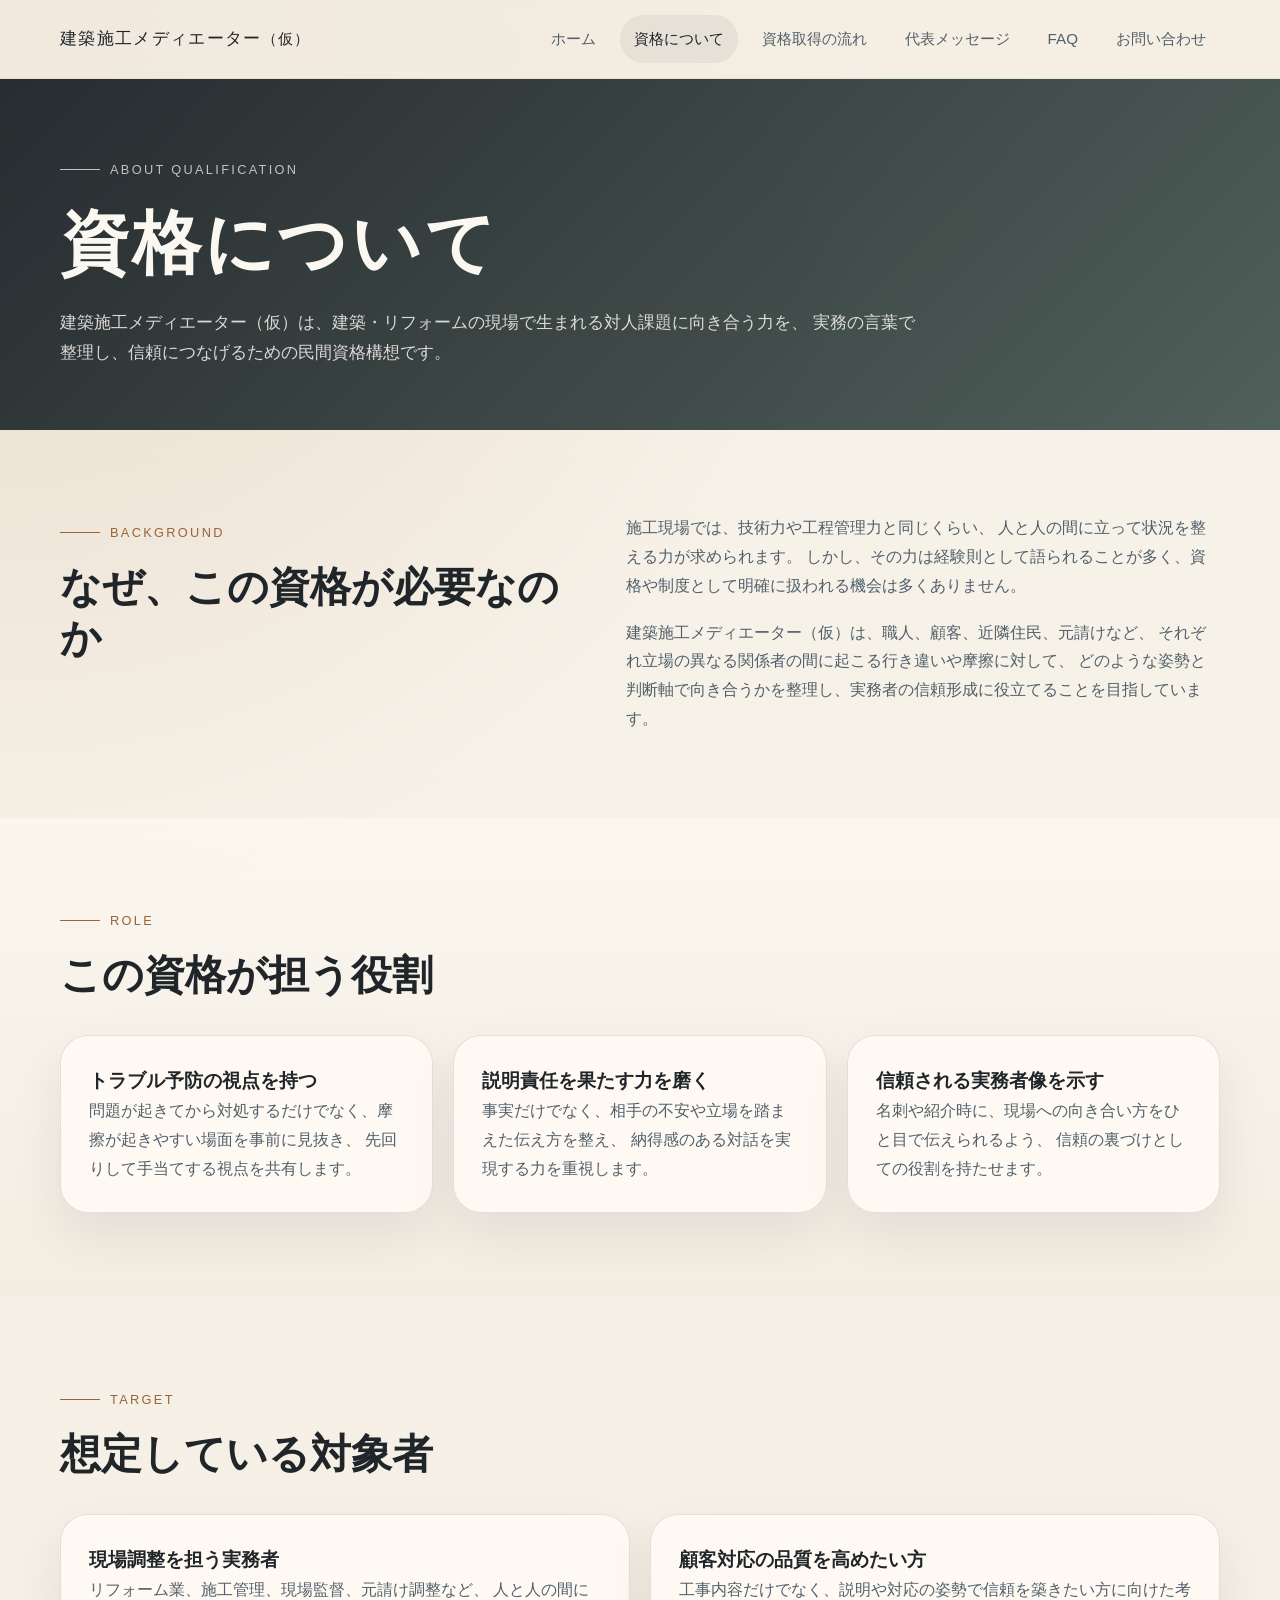
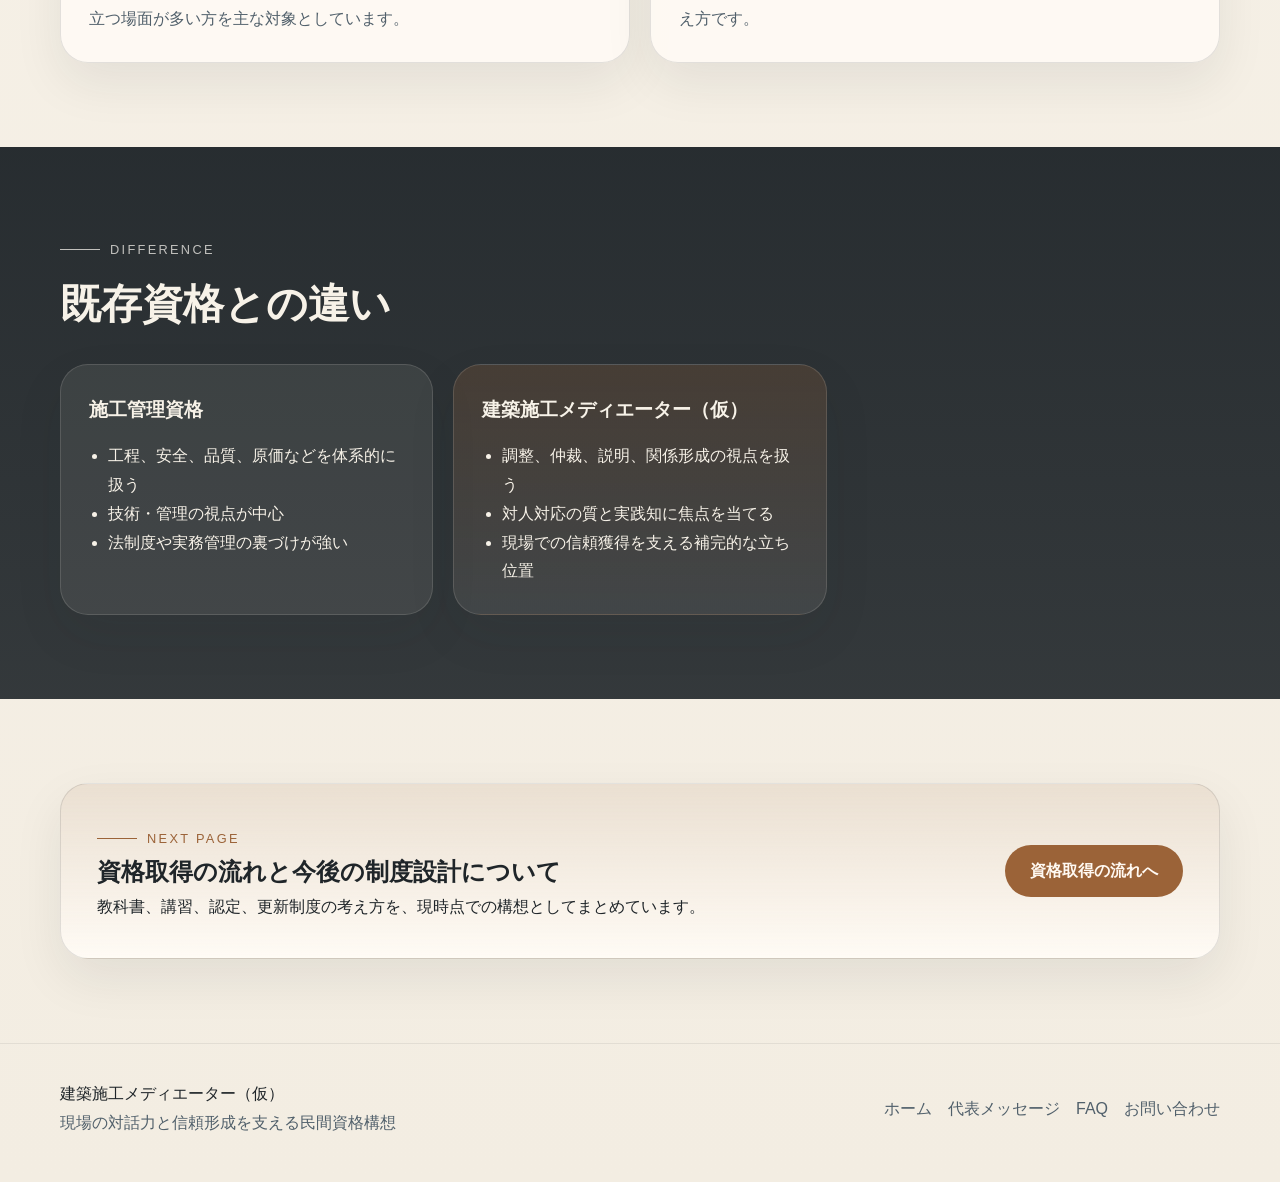
==== about.html @ 877f9bc1 "ペースを増やす" ====
<!DOCTYPE html>
<html lang="ja">
  <head>
    <meta charset="UTF-8" />
    <meta name="viewport" content="width=device-width, initial-scale=1.0" />
    <title>資格について | 建築施工メディエーター（仮）</title>
    <meta
      name="description"
      content="建築施工メディエーター（仮）の背景、対象者、役割、既存資格との違いについてご案内します。"
    />
    <link rel="stylesheet" href="styles.css" />
  </head>
  <body>
    <header class="site-header">
      <div class="container topbar">
        <a class="brand" href="index.html">建築施工メディエーター<span>（仮）</span></a>
        <nav class="global-nav" aria-label="主要メニュー">
          <a href="index.html">ホーム</a>
          <a class="is-current" href="about.html">資格について</a>
          <a href="program.html">資格取得の流れ</a>
          <a href="profile.html">代表メッセージ</a>
          <a href="faq.html">FAQ</a>
          <a href="contact.html">お問い合わせ</a>
        </nav>
      </div>
    </header>

    <main>
      <section class="hero hero-page">
        <div class="container">
          <p class="eyebrow">About Qualification</p>
          <h1>資格について</h1>
          <p class="hero__lead hero__lead--page">
            建築施工メディエーター（仮）は、建築・リフォームの現場で生まれる対人課題に向き合う力を、
            実務の言葉で整理し、信頼につなげるための民間資格構想です。
          </p>
        </div>
      </section>

      <section class="section">
        <div class="container section-layout">
          <div class="section-heading section-heading--compact">
            <p class="eyebrow eyebrow--dark">Background</p>
            <h2>なぜ、この資格が必要なのか</h2>
          </div>
          <div class="prose">
            <p>
              施工現場では、技術力や工程管理力と同じくらい、
              人と人の間に立って状況を整える力が求められます。
              しかし、その力は経験則として語られることが多く、資格や制度として明確に扱われる機会は多くありません。
            </p>
            <p>
              建築施工メディエーター（仮）は、職人、顧客、近隣住民、元請けなど、
              それぞれ立場の異なる関係者の間に起こる行き違いや摩擦に対して、
              どのような姿勢と判断軸で向き合うかを整理し、実務者の信頼形成に役立てることを目指しています。
            </p>
          </div>
        </div>
      </section>

      <section class="section section--soft">
        <div class="container">
          <div class="section-heading">
            <p class="eyebrow eyebrow--dark">Role</p>
            <h2>この資格が担う役割</h2>
          </div>
          <div class="card-grid card-grid--three">
            <article class="card">
              <h3>トラブル予防の視点を持つ</h3>
              <p>
                問題が起きてから対処するだけでなく、摩擦が起きやすい場面を事前に見抜き、
                先回りして手当てする視点を共有します。
              </p>
            </article>
            <article class="card">
              <h3>説明責任を果たす力を磨く</h3>
              <p>
                事実だけでなく、相手の不安や立場を踏まえた伝え方を整え、
                納得感のある対話を実現する力を重視します。
              </p>
            </article>
            <article class="card">
              <h3>信頼される実務者像を示す</h3>
              <p>
                名刺や紹介時に、現場への向き合い方をひと目で伝えられるよう、
                信頼の裏づけとしての役割を持たせます。
              </p>
            </article>
          </div>
        </div>
      </section>

      <section class="section">
        <div class="container">
          <div class="section-heading">
            <p class="eyebrow eyebrow--dark">Target</p>
            <h2>想定している対象者</h2>
          </div>
          <div class="card-grid card-grid--two">
            <article class="card">
              <h3>現場調整を担う実務者</h3>
              <p>
                リフォーム業、施工管理、現場監督、元請け調整など、
                人と人の間に立つ場面が多い方を主な対象としています。
              </p>
            </article>
            <article class="card">
              <h3>顧客対応の品質を高めたい方</h3>
              <p>
                工事内容だけでなく、説明や対応の姿勢で信頼を築きたい方に向けた考え方です。
              </p>
            </article>
          </div>
        </div>
      </section>

      <section class="section section--ink">
        <div class="container">
          <div class="section-heading">
            <p class="eyebrow">Difference</p>
            <h2>既存資格との違い</h2>
          </div>
          <div class="comparison-grid">
            <article class="comparison-card">
              <h3>施工管理資格</h3>
              <ul>
                <li>工程、安全、品質、原価などを体系的に扱う</li>
                <li>技術・管理の視点が中心</li>
                <li>法制度や実務管理の裏づけが強い</li>
              </ul>
            </article>
            <article class="comparison-card comparison-card--accent">
              <h3>建築施工メディエーター（仮）</h3>
              <ul>
                <li>調整、仲裁、説明、関係形成の視点を扱う</li>
                <li>対人対応の質と実践知に焦点を当てる</li>
                <li>現場での信頼獲得を支える補完的な立ち位置</li>
              </ul>
            </article>
          </div>
        </div>
      </section>

      <section class="section">
        <div class="container cta-band">
          <div>
            <p class="eyebrow eyebrow--dark">Next Page</p>
            <h2>資格取得の流れと今後の制度設計について</h2>
            <p>
              教科書、講習、認定、更新制度の考え方を、現時点での構想としてまとめています。
            </p>
          </div>
          <a class="button button--primary" href="program.html">資格取得の流れへ</a>
        </div>
      </section>
    </main>

    <footer class="site-footer">
      <div class="container footer-inner">
        <div>
          <p class="footer-brand">建築施工メディエーター（仮）</p>
          <p class="footer-copy">現場の対話力と信頼形成を支える民間資格構想</p>
        </div>
        <div class="footer-links">
          <a href="index.html">ホーム</a>
          <a href="profile.html">代表メッセージ</a>
          <a href="faq.html">FAQ</a>
          <a href="contact.html">お問い合わせ</a>
        </div>
      </div>
    </footer>
  </body>
</html>
---- styles.css ----
:root {
  --bg: #f3ede2;
  --bg-soft: #ede5d8;
  --surface: rgba(255, 251, 245, 0.86);
  --surface-strong: #fcf9f3;
  --ink: #1f2529;
  --ink-soft: #51606b;
  --line: rgba(31, 37, 41, 0.12);
  --line-strong: rgba(255, 247, 236, 0.14);
  --accent: #9b6338;
  --accent-deep: #7b4d2c;
  --forest: #30443f;
  --paper: #f8f4ec;
  --shadow: 0 20px 50px rgba(31, 37, 41, 0.08);
  --radius-lg: 28px;
  --radius-md: 20px;
  --radius-sm: 14px;
  --container: 1160px;
}

* {
  box-sizing: border-box;
}

html {
  scroll-behavior: smooth;
}

body {
  margin: 0;
  color: var(--ink);
  font-family: "Hiragino Sans", "Yu Gothic", sans-serif;
  line-height: 1.8;
  background:
    radial-gradient(circle at top left, rgba(155, 99, 56, 0.18), transparent 30%),
    linear-gradient(180deg, #f8f3ea 0%, var(--bg) 100%);
}

a {
  color: inherit;
  text-decoration: none;
}

h1,
h2,
h3,
p,
ul {
  margin: 0;
}

ul {
  padding-left: 1.2rem;
}

.container {
  width: min(var(--container), calc(100% - 40px));
  margin: 0 auto;
}

.site-header {
  position: sticky;
  top: 0;
  z-index: 20;
  backdrop-filter: blur(16px);
  background: rgba(243, 237, 226, 0.8);
  border-bottom: 1px solid rgba(31, 37, 41, 0.06);
}

.topbar {
  display: flex;
  align-items: center;
  justify-content: space-between;
  gap: 24px;
  min-height: 78px;
}

.brand,
.hero h1,
.hero-panel h2,
.section-heading h2,
.card h3,
.stat-card h3,
.timeline-item h3,
.comparison-card h3,
.qa-item h2,
.contact-card h2,
.news-item h3,
.footer-brand {
  font-family: "Hiragino Mincho ProN", "Yu Mincho", serif;
}

.brand {
  font-size: 1.05rem;
  letter-spacing: 0.08em;
}

.brand span {
  font-size: 0.92em;
}

.global-nav {
  display: flex;
  flex-wrap: wrap;
  justify-content: flex-end;
  gap: 10px;
}

.global-nav a {
  padding: 10px 14px;
  border-radius: 999px;
  color: var(--ink-soft);
  font-size: 0.95rem;
  transition: background-color 0.2s ease, color 0.2s ease;
}

.global-nav a:hover,
.global-nav a.is-current {
  color: var(--ink);
  background: rgba(31, 37, 41, 0.06);
}

.hero {
  color: #fbf8f2;
  background:
    linear-gradient(135deg, rgba(31, 37, 41, 0.96), rgba(48, 68, 63, 0.84)),
    linear-gradient(180deg, rgba(255, 255, 255, 0.04), rgba(255, 255, 255, 0));
}

.hero-home {
  padding: 88px 0 80px;
  overflow: hidden;
}

.hero-page {
  padding: 72px 0 62px;
}

.hero__grid {
  display: grid;
  grid-template-columns: 1.5fr 0.9fr;
  gap: 28px;
  align-items: end;
}

.hero h1 {
  margin-top: 24px;
  font-size: clamp(2.7rem, 5.4vw, 5rem);
  line-height: 1.14;
  letter-spacing: 0.04em;
}

.hero__lead {
  margin-top: 24px;
  max-width: 760px;
  color: rgba(251, 248, 242, 0.84);
  font-size: 1.05rem;
}

.hero__lead--page {
  max-width: 860px;
}

.hero__actions {
  display: flex;
  flex-wrap: wrap;
  gap: 14px;
  margin-top: 34px;
}

.hero-panel {
  padding: 32px;
  border: 1px solid var(--line-strong);
  border-radius: var(--radius-lg);
  background: rgba(255, 250, 243, 0.08);
  box-shadow: var(--shadow);
}

.hero-panel h2 {
  margin-bottom: 18px;
  font-size: 1.45rem;
}

.eyebrow {
  display: inline-flex;
  align-items: center;
  gap: 10px;
  font-size: 0.8rem;
  letter-spacing: 0.18em;
  text-transform: uppercase;
  color: rgba(251, 248, 242, 0.72);
}

.eyebrow::before {
  content: "";
  width: 40px;
  height: 1px;
  background: currentColor;
}

.eyebrow--dark {
  color: var(--accent);
}

.section {
  padding: 84px 0;
}

.section--soft {
  background: linear-gradient(180deg, rgba(255, 251, 245, 0.52), rgba(237, 229, 216, 0.34));
}

.section--ink {
  color: #f7f2e8;
  background: linear-gradient(180deg, rgba(31, 37, 41, 0.96), rgba(31, 37, 41, 0.9));
}

.section-heading {
  max-width: 780px;
  margin-bottom: 34px;
}

.section-heading--compact {
  margin-bottom: 0;
}

.section-heading h2 {
  margin-top: 18px;
  font-size: clamp(2rem, 3.2vw, 3.4rem);
  line-height: 1.24;
}

.section-heading p:last-child {
  margin-top: 14px;
  color: var(--ink-soft);
}

.section--ink .section-heading p:last-child,
.section--ink .news-item p,
.section--ink .news-item__date {
  color: rgba(247, 242, 232, 0.82);
}

.stats-grid,
.card-grid,
.comparison-grid,
.news-list,
.contact-grid,
.roadmap-grid {
  display: grid;
  gap: 20px;
}

.stats-grid,
.card-grid--three,
.comparison-grid,
.roadmap-grid {
  grid-template-columns: repeat(3, minmax(0, 1fr));
}

.card-grid--two,
.contact-grid {
  grid-template-columns: repeat(2, minmax(0, 1fr));
}

.stat-card,
.card,
.timeline-item,
.comparison-card,
.qa-item,
.contact-card,
.news-item,
.cta-band,
.profile-quote,
.stack-link {
  border: 1px solid var(--line);
  border-radius: var(--radius-lg);
  background: var(--surface);
  box-shadow: var(--shadow);
}

.stat-card,
.card,
.timeline-item,
.comparison-card,
.qa-item,
.contact-card,
.profile-quote,
.news-item {
  padding: 28px;
}

.card__number,
.timeline-item__label,
.news-item__date {
  display: inline-block;
  margin-bottom: 12px;
  color: var(--accent);
  font-size: 0.82rem;
  letter-spacing: 0.16em;
  text-transform: uppercase;
}

.feature-list {
  display: grid;
  gap: 14px;
  padding-left: 1.1rem;
}

.feature-list--dark li {
  color: var(--ink);
}

.split-section,
.section-layout,
.profile-layout {
  display: grid;
  grid-template-columns: 0.95fr 1.05fr;
  gap: 28px;
  align-items: start;
}

.stack-list {
  display: grid;
  gap: 16px;
}

.stack-link {
  display: block;
  padding: 24px 26px;
  transition: transform 0.2s ease, border-color 0.2s ease;
}

.stack-link:hover {
  transform: translateY(-2px);
  border-color: rgba(155, 99, 56, 0.3);
}

.stack-link strong {
  display: block;
  font-size: 1.08rem;
}

.stack-link span {
  display: block;
  margin-top: 8px;
  color: var(--ink-soft);
}

.timeline {
  display: grid;
  gap: 18px;
}

.comparison-card,
.roadmap-card {
  background: rgba(255, 250, 243, 0.08);
  border: 1px solid rgba(247, 242, 232, 0.14);
  border-radius: var(--radius-lg);
  padding: 28px;
  box-shadow: var(--shadow);
}

.comparison-card--accent {
  background: linear-gradient(180deg, rgba(155, 99, 56, 0.24), rgba(255, 250, 243, 0.08));
}

.comparison-card ul {
  margin-top: 16px;
}

.profile-quote {
  background: linear-gradient(180deg, rgba(155, 99, 56, 0.14), rgba(255, 251, 245, 0.96));
  font-size: 1.2rem;
  line-height: 2;
}

.prose {
  display: grid;
  gap: 18px;
}

.prose p,
.contact-card p,
.card p,
.stat-card p,
.timeline-item p,
.qa-item p {
  color: var(--ink-soft);
}

.qa-list {
  display: grid;
  gap: 18px;
}

.qa-item h2 {
  font-size: 1.45rem;
  line-height: 1.5;
}

.qa-item p {
  margin-top: 14px;
}

.contact-card--accent {
  background: linear-gradient(180deg, rgba(155, 99, 56, 0.14), rgba(255, 251, 245, 0.96));
}

.contact-line {
  margin: 14px 0;
  font-size: 1.08rem;
  color: var(--ink);
}

.news-list {
  gap: 16px;
}

.news-item {
  display: grid;
  grid-template-columns: 110px 1fr;
  gap: 22px;
  background: rgba(255, 250, 243, 0.08);
  border-color: rgba(247, 242, 232, 0.14);
}

.cta-band {
  display: flex;
  align-items: center;
  justify-content: space-between;
  gap: 24px;
  padding: 36px;
  background: linear-gradient(180deg, rgba(155, 99, 56, 0.1), rgba(255, 251, 245, 0.96));
}

.button {
  display: inline-flex;
  align-items: center;
  justify-content: center;
  min-height: 52px;
  padding: 0 24px;
  border: 1px solid transparent;
  border-radius: 999px;
  font-weight: 700;
  transition: transform 0.2s ease, background-color 0.2s ease, border-color 0.2s ease;
}

.button:hover {
  transform: translateY(-1px);
}

.button--primary {
  color: #fff9f2;
  background: var(--accent);
}

.button--primary:hover {
  background: var(--accent-deep);
}

.button--secondary {
  color: #fbf8f2;
  border-color: rgba(255, 247, 236, 0.3);
  background: rgba(255, 247, 236, 0.08);
}

.site-footer {
  padding: 36px 0 44px;
  border-top: 1px solid rgba(31, 37, 41, 0.08);
}

.footer-inner {
  display: flex;
  align-items: center;
  justify-content: space-between;
  gap: 24px;
}

.footer-copy {
  color: var(--ink-soft);
}

.footer-links {
  display: flex;
  flex-wrap: wrap;
  justify-content: flex-end;
  gap: 16px;
  color: var(--ink-soft);
}

@media (max-width: 980px) {
  .hero__grid,
  .split-section,
  .section-layout,
  .profile-layout,
  .stats-grid,
  .card-grid--three,
  .card-grid--two,
  .comparison-grid,
  .contact-grid,
  .roadmap-grid,
  .footer-inner,
  .cta-band {
    grid-template-columns: 1fr;
    flex-direction: column;
    align-items: flex-start;
  }

  .news-item {
    grid-template-columns: 1fr;
    gap: 8px;
  }

  .topbar {
    align-items: flex-start;
    flex-direction: column;
    padding: 14px 0;
  }

  .global-nav {
    justify-content: flex-start;
  }
}

@media (max-width: 720px) {
  .container {
    width: min(var(--container), calc(100% - 28px));
  }

  .section {
    padding: 68px 0;
  }

  .hero-home {
    padding: 70px 0 60px;
  }

  .hero-page {
    padding: 58px 0 50px;
  }

  .hero-panel,
  .stat-card,
  .card,
  .timeline-item,
  .comparison-card,
  .qa-item,
  .contact-card,
  .profile-quote,
  .news-item,
  .stack-link,
  .cta-band {
    padding: 24px;
  }

  .global-nav {
    gap: 8px;
  }

  .global-nav a {
    padding: 8px 12px;
    font-size: 0.9rem;
  }

  .hero__actions {
    width: 100%;
  }

  .button {
    width: 100%;
  }
}
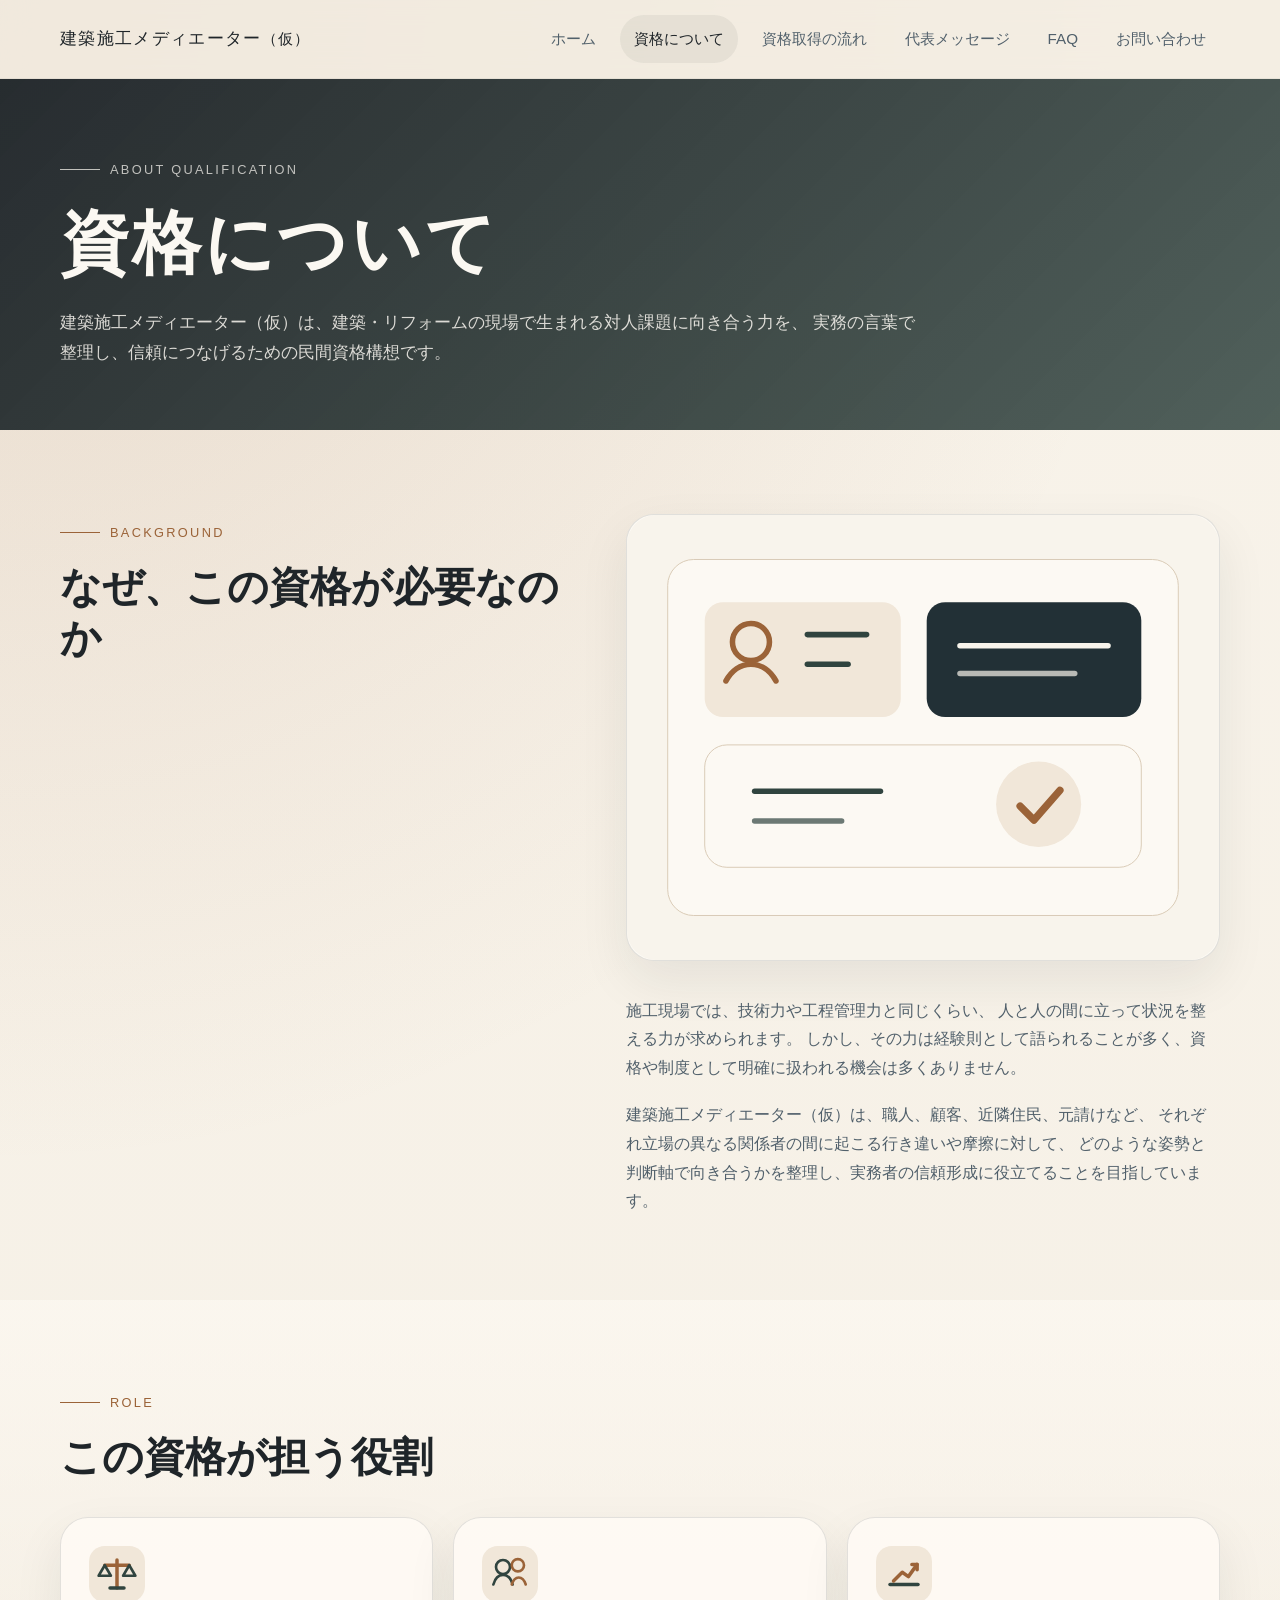
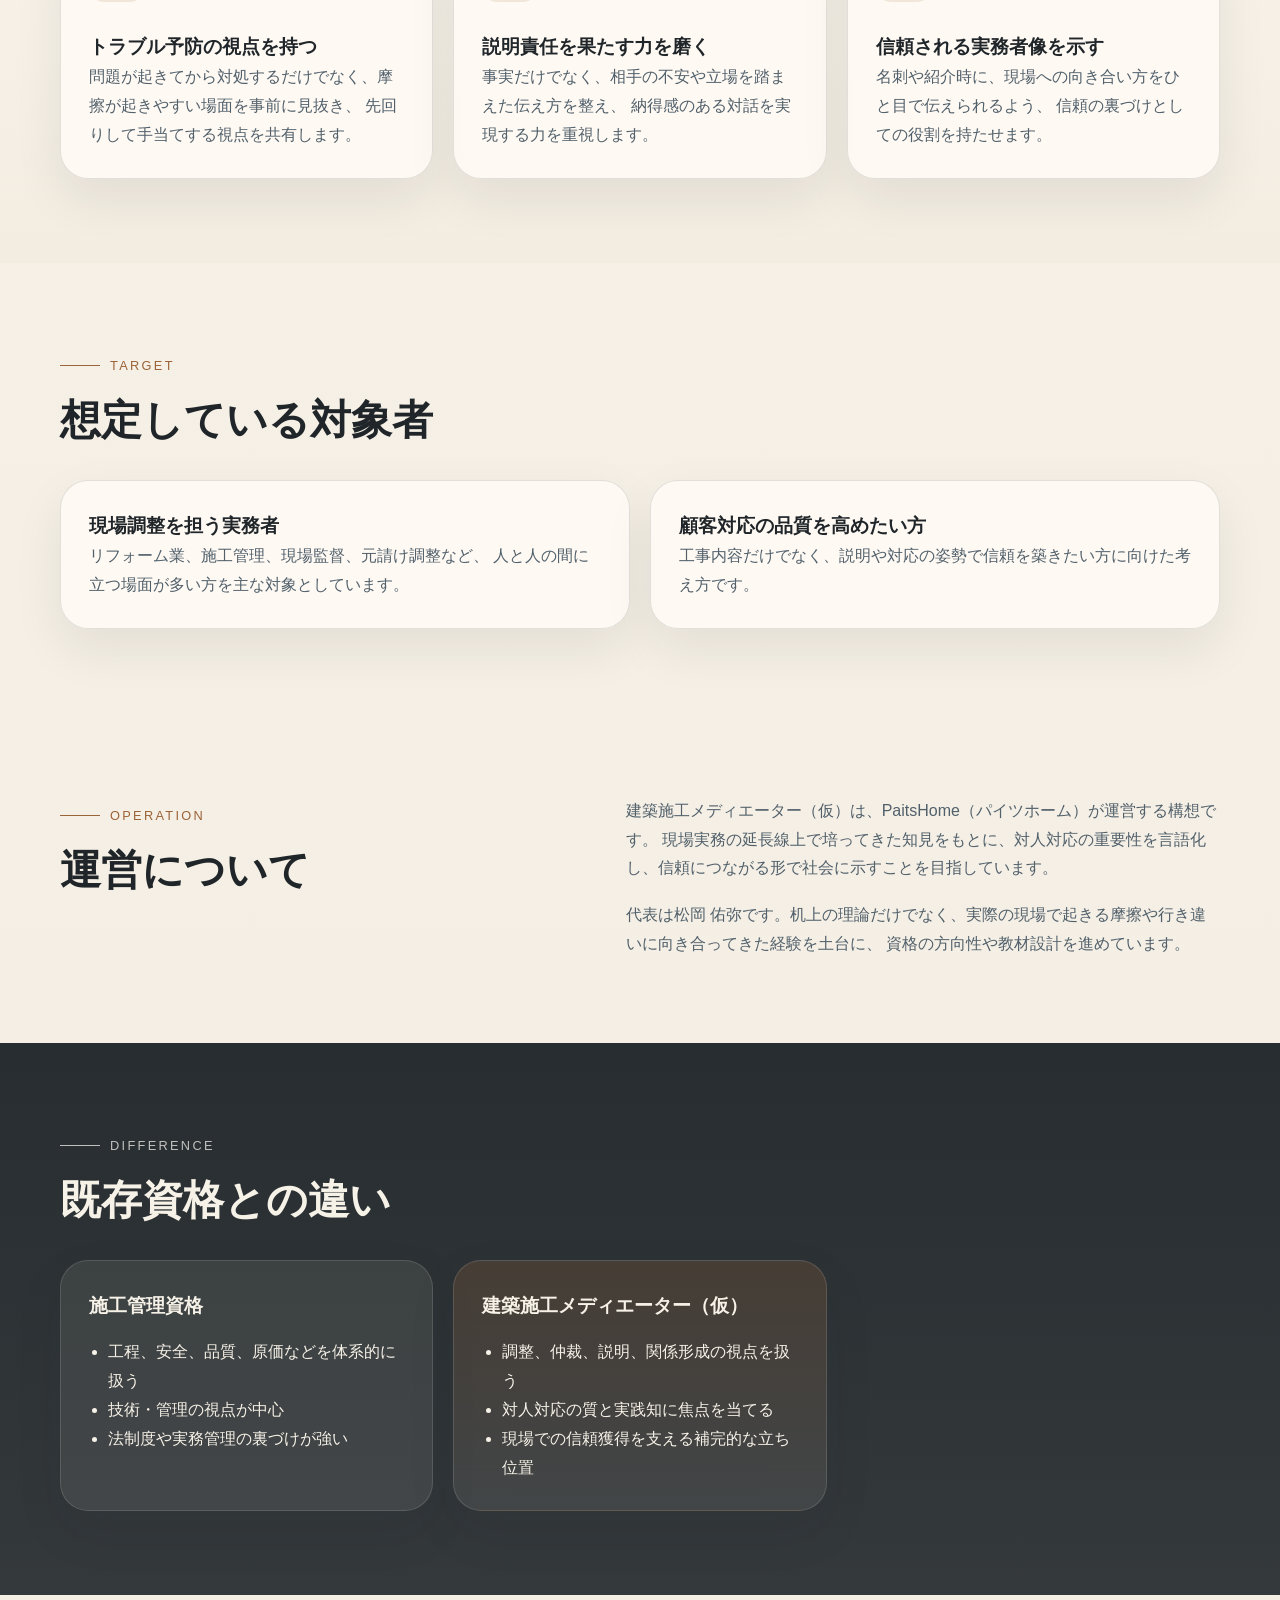
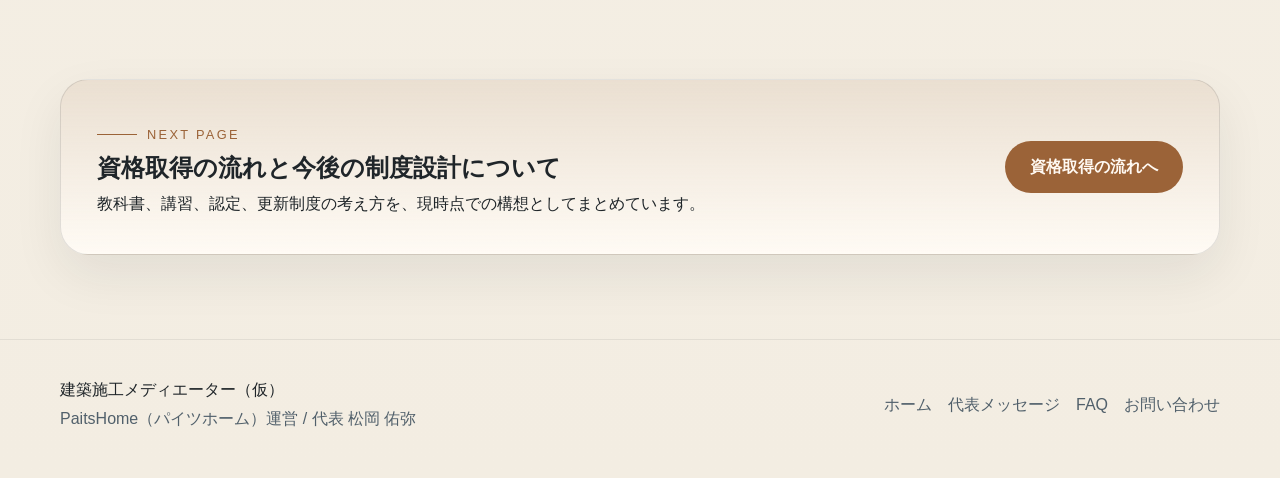
==== commit 4f5c1826: "デザイン調整" ====
--- a/about.html
+++ b/about.html
@@ -43,7 +43,10 @@
             <p class="eyebrow eyebrow--dark">Background</p>
             <h2>なぜ、この資格が必要なのか</h2>
           </div>
-          <div class="prose">
+          <div class="prose prose--with-visual">
+            <figure class="inline-visual">
+              <img src="assets/illustration-qualification.svg" alt="建築施工メディエーターの役割イメージ" />
+            </figure>
             <p>
               施工現場では、技術力や工程管理力と同じくらい、
               人と人の間に立って状況を整える力が求められます。
@@ -66,6 +69,7 @@
           </div>
           <div class="card-grid card-grid--three">
             <article class="card">
+              <img class="card-icon" src="assets/icon-balance.svg" alt="" aria-hidden="true" />
               <h3>トラブル予防の視点を持つ</h3>
               <p>
                 問題が起きてから対処するだけでなく、摩擦が起きやすい場面を事前に見抜き、
@@ -73,6 +77,7 @@
               </p>
             </article>
             <article class="card">
+              <img class="card-icon" src="assets/icon-people.svg" alt="" aria-hidden="true" />
               <h3>説明責任を果たす力を磨く</h3>
               <p>
                 事実だけでなく、相手の不安や立場を踏まえた伝え方を整え、
@@ -80,6 +85,7 @@
               </p>
             </article>
             <article class="card">
+              <img class="card-icon" src="assets/icon-growth.svg" alt="" aria-hidden="true" />
               <h3>信頼される実務者像を示す</h3>
               <p>
                 名刺や紹介時に、現場への向き合い方をひと目で伝えられるよう、
@@ -110,6 +116,25 @@
                 工事内容だけでなく、説明や対応の姿勢で信頼を築きたい方に向けた考え方です。
               </p>
             </article>
+          </div>
+        </div>
+      </section>
+
+      <section class="section">
+        <div class="container section-layout">
+          <div class="section-heading section-heading--compact">
+            <p class="eyebrow eyebrow--dark">Operation</p>
+            <h2>運営について</h2>
+          </div>
+          <div class="prose">
+            <p>
+              建築施工メディエーター（仮）は、PaitsHome（パイツホーム）が運営する構想です。
+              現場実務の延長線上で培ってきた知見をもとに、対人対応の重要性を言語化し、信頼につながる形で社会に示すことを目指しています。
+            </p>
+            <p>
+              代表は松岡 佑弥です。机上の理論だけでなく、実際の現場で起きる摩擦や行き違いに向き合ってきた経験を土台に、
+              資格の方向性や教材設計を進めています。
+            </p>
           </div>
         </div>
       </section>
@@ -159,7 +184,7 @@
       <div class="container footer-inner">
         <div>
           <p class="footer-brand">建築施工メディエーター（仮）</p>
-          <p class="footer-copy">現場の対話力と信頼形成を支える民間資格構想</p>
+          <p class="footer-copy">PaitsHome（パイツホーム）運営 / 代表 松岡 佑弥</p>
         </div>
         <div class="footer-links">
           <a href="index.html">ホーム</a>
--- a/styles.css
+++ b/styles.css
@@ -176,6 +176,14 @@
   box-shadow: var(--shadow);
 }
 
+.panel-illustration {
+  display: block;
+  width: 100%;
+  margin-bottom: 18px;
+  border-radius: 20px;
+  background: rgba(255, 255, 255, 0.08);
+}
+
 .hero-panel h2 {
   margin-bottom: 18px;
   font-size: 1.45rem;
@@ -301,6 +309,29 @@
   text-transform: uppercase;
 }
 
+.card-icon {
+  display: inline-block;
+  width: 56px;
+  height: 56px;
+  margin-bottom: 18px;
+}
+
+.card-icon--light {
+  filter: brightness(1.03);
+}
+
+.card__tag {
+  display: inline-flex;
+  align-items: center;
+  padding: 4px 10px;
+  margin-bottom: 14px;
+  border-radius: 999px;
+  background: rgba(155, 99, 56, 0.12);
+  color: var(--accent);
+  font-size: 0.8rem;
+  letter-spacing: 0.08em;
+}
+
 .feature-list {
   display: grid;
   gap: 14px;
@@ -320,9 +351,96 @@
   align-items: start;
 }
 
+.profile-aside {
+  display: grid;
+  gap: 18px;
+}
+
+.profile-figure,
+.profile-identity {
+  border: 1px solid var(--line);
+  border-radius: var(--radius-lg);
+  background: var(--surface);
+  box-shadow: var(--shadow);
+}
+
+.profile-figure {
+  overflow: hidden;
+}
+
+.profile-figure img {
+  display: block;
+  width: 100%;
+  height: 100%;
+  min-height: 420px;
+  object-fit: cover;
+}
+
+.profile-identity {
+  padding: 24px 28px;
+}
+
+.profile-identity__role,
+.profile-identity__name {
+  color: var(--accent);
+  letter-spacing: 0.14em;
+  text-transform: uppercase;
+}
+
+.profile-identity__role {
+  font-size: 0.8rem;
+}
+
+.profile-identity h2 {
+  margin-top: 10px;
+  font-family: "Hiragino Mincho ProN", "Yu Mincho", serif;
+  font-size: 2rem;
+}
+
+.profile-identity__name {
+  margin-top: 6px;
+  font-size: 0.88rem;
+}
+
+.profile-identity__company {
+  margin-top: 10px;
+  color: var(--ink-soft);
+}
+
 .stack-list {
   display: grid;
   gap: 16px;
+}
+
+.stack-list--with-visual {
+  align-content: start;
+}
+
+.placeholder-visual,
+.inline-visual,
+.section-visual {
+  margin: 0 0 18px;
+  border: 1px solid var(--line);
+  border-radius: var(--radius-lg);
+  overflow: hidden;
+  background: var(--surface-strong);
+  box-shadow: var(--shadow);
+}
+
+.placeholder-visual img,
+.inline-visual img,
+.section-visual img {
+  display: block;
+  width: 100%;
+  height: auto;
+}
+
+.section-visual--wide {
+  margin-bottom: 24px;
+}
+
+.section-visual--card {
+  margin-bottom: 20px;
 }
 
 .stack-link {
@@ -463,6 +581,13 @@
   color: #fbf8f2;
   border-color: rgba(255, 247, 236, 0.3);
   background: rgba(255, 247, 236, 0.08);
+}
+
+.button--disabled {
+  color: var(--ink-soft);
+  background: rgba(31, 37, 41, 0.06);
+  border-color: rgba(31, 37, 41, 0.08);
+  cursor: default;
 }
 
 .site-footer {
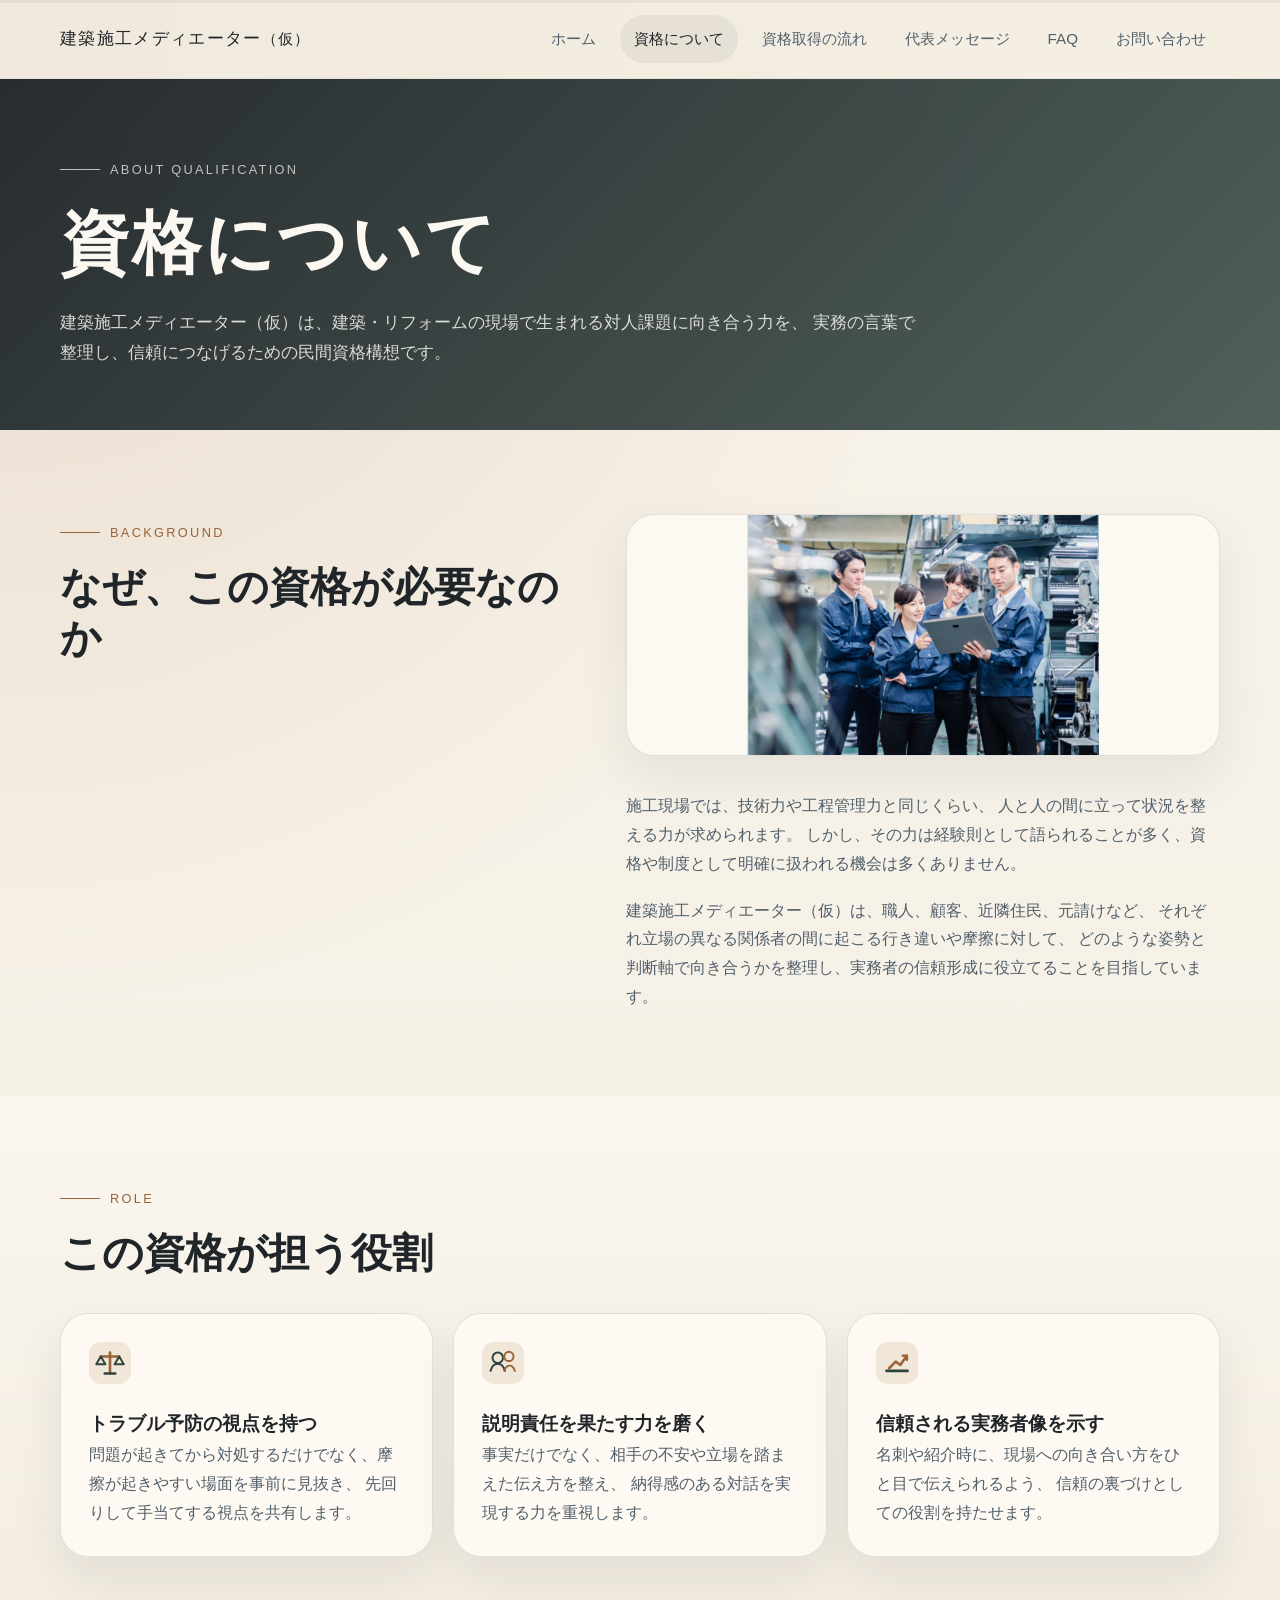
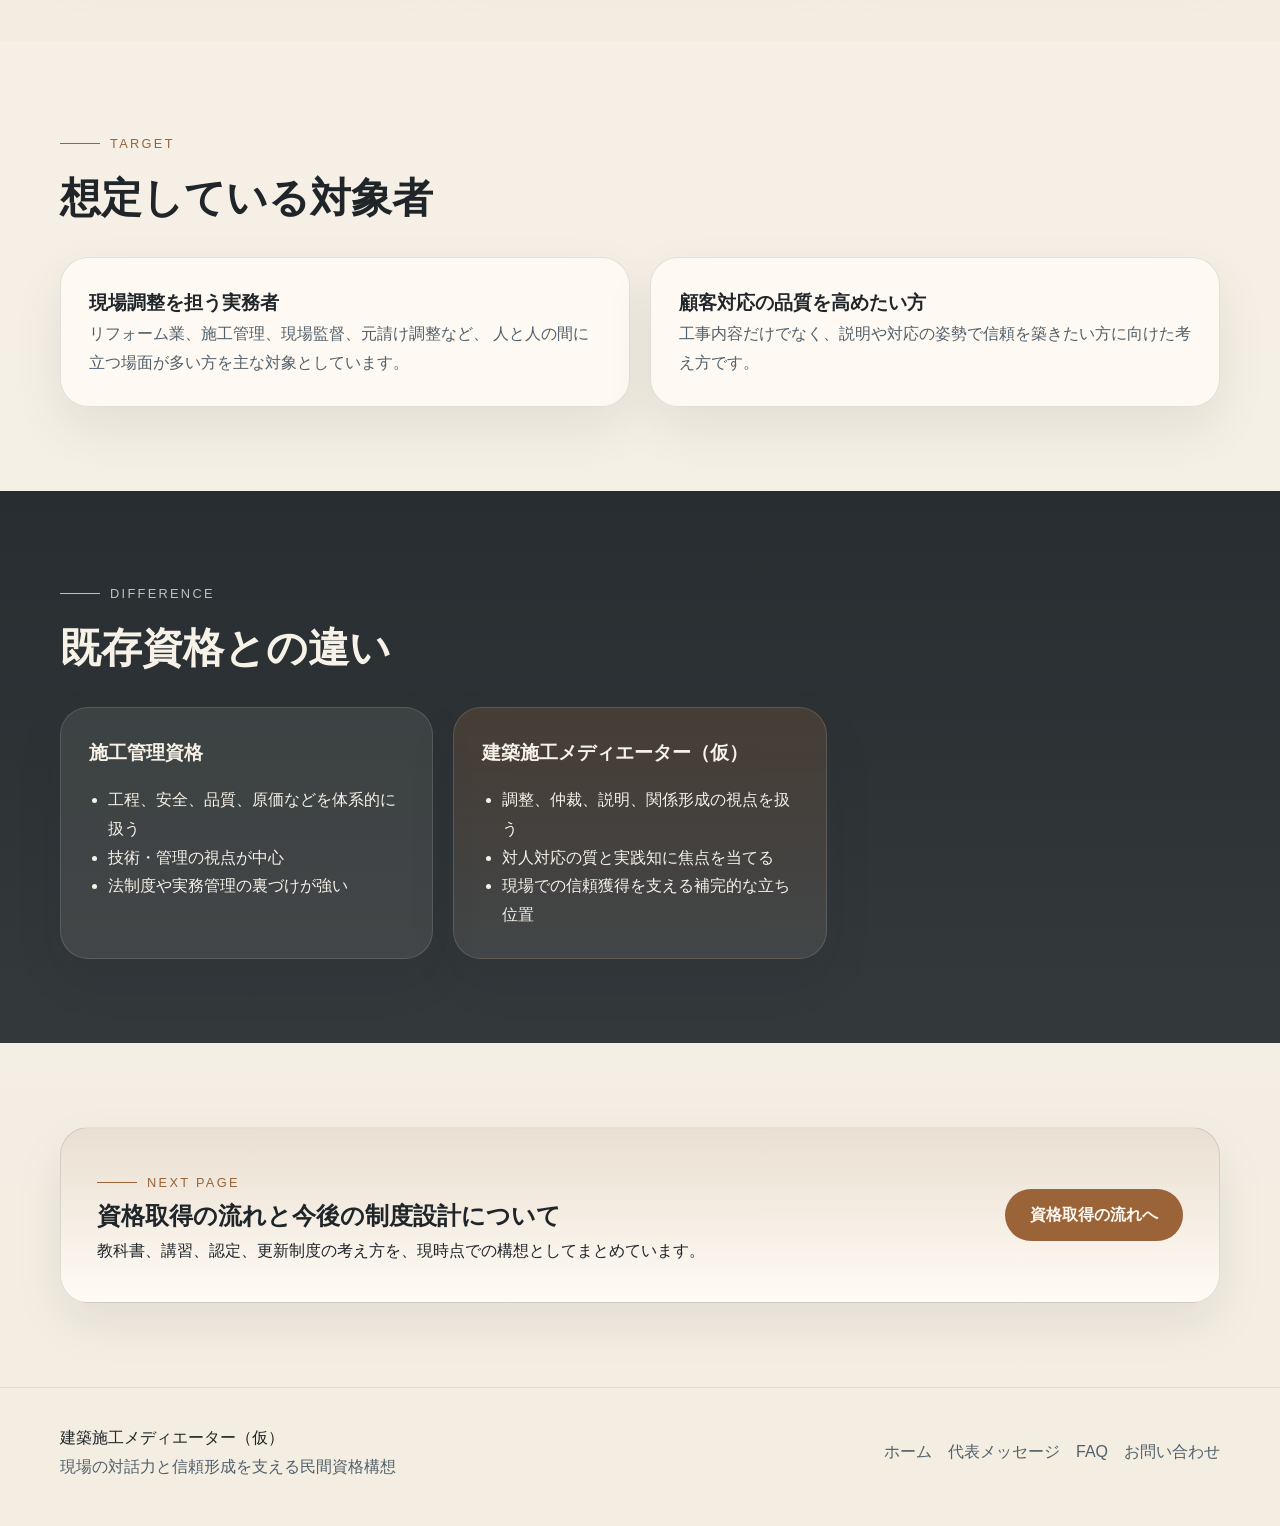
==== commit 55af2dcc: "JS追加" ====
--- a/about.html
+++ b/about.html
@@ -24,6 +24,9 @@
         </nav>
       </div>
     </header>
+    <div class="scroll-progress" aria-hidden="true">
+      <span class="scroll-progress__bar"></span>
+    </div>
 
     <main>
       <section class="hero hero-page">
@@ -45,7 +48,7 @@
           </div>
           <div class="prose prose--with-visual">
             <figure class="inline-visual">
-              <img src="assets/illustration-qualification.svg" alt="建築施工メディエーターの役割イメージ" />
+              <img class="placeholder-photo" src="assets/photo-team-discussion.png" alt="関係者同士で認識をそろえる打ち合わせのイメージ" />
             </figure>
             <p>
               施工現場では、技術力や工程管理力と同じくらい、
@@ -120,25 +123,6 @@
         </div>
       </section>
 
-      <section class="section">
-        <div class="container section-layout">
-          <div class="section-heading section-heading--compact">
-            <p class="eyebrow eyebrow--dark">Operation</p>
-            <h2>運営について</h2>
-          </div>
-          <div class="prose">
-            <p>
-              建築施工メディエーター（仮）は、PaitsHome（パイツホーム）が運営する構想です。
-              現場実務の延長線上で培ってきた知見をもとに、対人対応の重要性を言語化し、信頼につながる形で社会に示すことを目指しています。
-            </p>
-            <p>
-              代表は松岡 佑弥です。机上の理論だけでなく、実際の現場で起きる摩擦や行き違いに向き合ってきた経験を土台に、
-              資格の方向性や教材設計を進めています。
-            </p>
-          </div>
-        </div>
-      </section>
-
       <section class="section section--ink">
         <div class="container">
           <div class="section-heading">
@@ -184,7 +168,7 @@
       <div class="container footer-inner">
         <div>
           <p class="footer-brand">建築施工メディエーター（仮）</p>
-          <p class="footer-copy">PaitsHome（パイツホーム）運営 / 代表 松岡 佑弥</p>
+          <p class="footer-copy">現場の対話力と信頼形成を支える民間資格構想</p>
         </div>
         <div class="footer-links">
           <a href="index.html">ホーム</a>
@@ -194,5 +178,6 @@
         </div>
       </div>
     </footer>
+    <script src="script.js"></script>
   </body>
 </html>
--- a/styles.css
+++ b/styles.css
@@ -67,6 +67,26 @@
   border-bottom: 1px solid rgba(31, 37, 41, 0.06);
 }
 
+.scroll-progress {
+  position: fixed;
+  top: 0;
+  left: 0;
+  z-index: 30;
+  width: 100%;
+  height: 3px;
+  background: rgba(31, 37, 41, 0.06);
+  pointer-events: none;
+}
+
+.scroll-progress__bar {
+  display: block;
+  width: 100%;
+  height: 100%;
+  transform: scaleX(0);
+  transform-origin: left center;
+  background: linear-gradient(90deg, var(--accent), #c89363);
+}
+
 .topbar {
   display: flex;
   align-items: center;
@@ -178,10 +198,19 @@
 
 .panel-illustration {
   display: block;
-  width: 100%;
-  margin-bottom: 18px;
+  width: min(100%, 320px);
+  max-height: 220px;
+  margin: 0 auto 18px;
   border-radius: 20px;
   background: rgba(255, 255, 255, 0.08);
+  object-fit: contain;
+}
+
+.panel-photo {
+  width: 100%;
+  max-width: 360px;
+  height: 220px;
+  object-fit: cover;
 }
 
 .hero-panel h2 {
@@ -311,9 +340,9 @@
 
 .card-icon {
   display: inline-block;
-  width: 56px;
-  height: 56px;
-  margin-bottom: 18px;
+  width: 42px;
+  height: 42px;
+  margin-bottom: 14px;
 }
 
 .card-icon--light {
@@ -371,8 +400,8 @@
 .profile-figure img {
   display: block;
   width: 100%;
-  height: 100%;
-  min-height: 420px;
+  height: auto;
+  max-height: 460px;
   object-fit: cover;
 }
 
@@ -433,14 +462,41 @@
   display: block;
   width: 100%;
   height: auto;
+  object-fit: contain;
+}
+
+.placeholder-photo {
+  object-fit: cover;
 }
 
 .section-visual--wide {
   margin-bottom: 24px;
 }
 
+.section-visual--wide img {
+  max-height: 340px;
+}
+
 .section-visual--card {
   margin-bottom: 20px;
+}
+
+.section-visual--card img {
+  max-height: 220px;
+}
+
+.placeholder-visual img,
+.inline-visual img {
+  max-height: 260px;
+}
+
+.placeholder-visual .placeholder-photo,
+.inline-visual .placeholder-photo {
+  height: 240px;
+}
+
+.section-visual--card .placeholder-photo {
+  height: 220px;
 }
 
 .stack-link {
@@ -612,6 +668,20 @@
   justify-content: flex-end;
   gap: 16px;
   color: var(--ink-soft);
+}
+
+.js-enhanced .reveal-target {
+  opacity: 0;
+  transform: translateY(18px);
+  transition:
+    opacity 0.7s ease,
+    transform 0.7s ease;
+  transition-delay: var(--reveal-delay, 0ms);
+}
+
+.js-enhanced .reveal-target.is-visible {
+  opacity: 1;
+  transform: translateY(0);
 }
 
 @media (max-width: 980px) {
@@ -648,6 +718,19 @@
   }
 }
 
+@media (prefers-reduced-motion: reduce) {
+  .scroll-progress__bar {
+    transition: none;
+  }
+
+  .js-enhanced .reveal-target,
+  .js-enhanced .reveal-target.is-visible {
+    opacity: 1;
+    transform: none;
+    transition: none;
+  }
+}
+
 @media (max-width: 720px) {
   .container {
     width: min(var(--container), calc(100% - 28px));
@@ -688,6 +771,40 @@
     font-size: 0.9rem;
   }
 
+  .panel-illustration {
+    width: min(100%, 260px);
+    max-height: 180px;
+  }
+
+  .panel-photo {
+    width: 100%;
+    max-width: none;
+    height: 180px;
+  }
+
+  .card-icon {
+    width: 36px;
+    height: 36px;
+    margin-bottom: 12px;
+  }
+
+  .profile-figure img {
+    max-height: 360px;
+  }
+
+  .section-visual--wide img,
+  .section-visual--card img,
+  .placeholder-visual img,
+  .inline-visual img {
+    max-height: 220px;
+  }
+
+  .placeholder-visual .placeholder-photo,
+  .inline-visual .placeholder-photo,
+  .section-visual--card .placeholder-photo {
+    height: 200px;
+  }
+
   .hero__actions {
     width: 100%;
   }
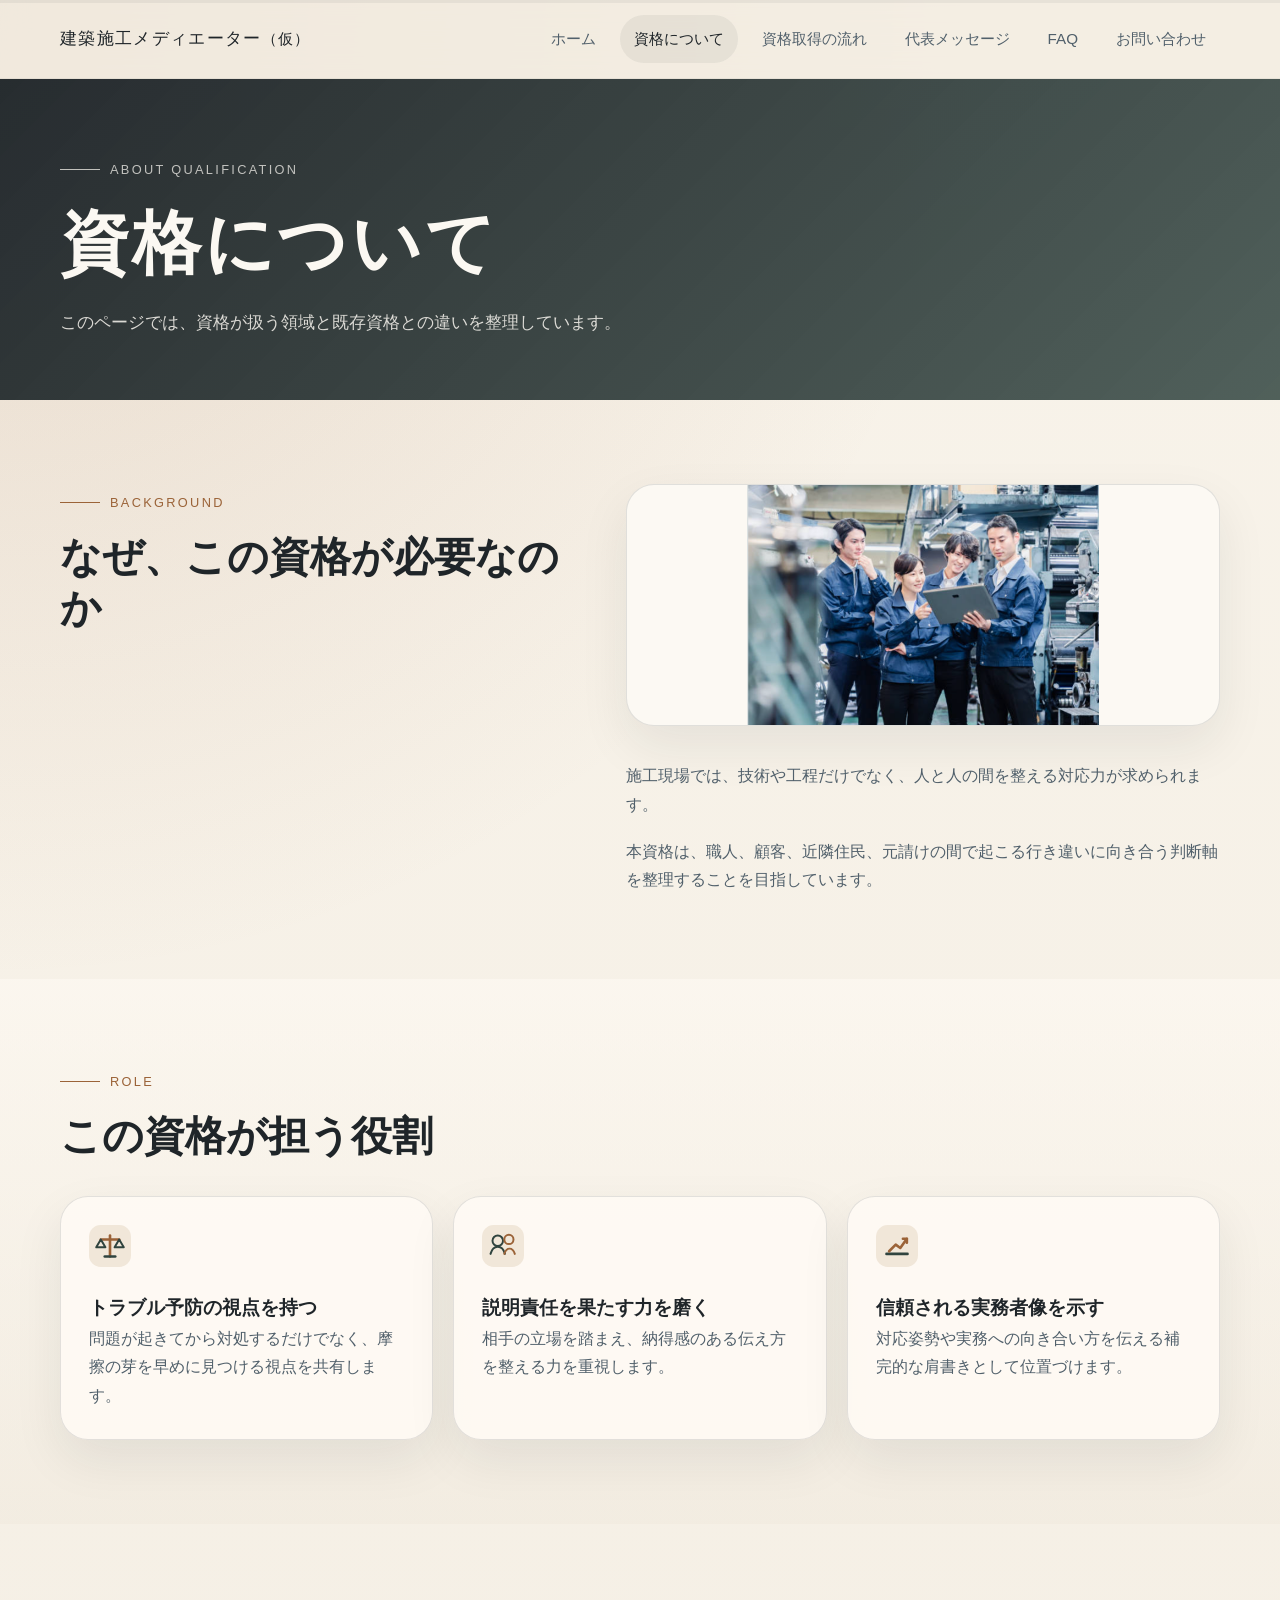
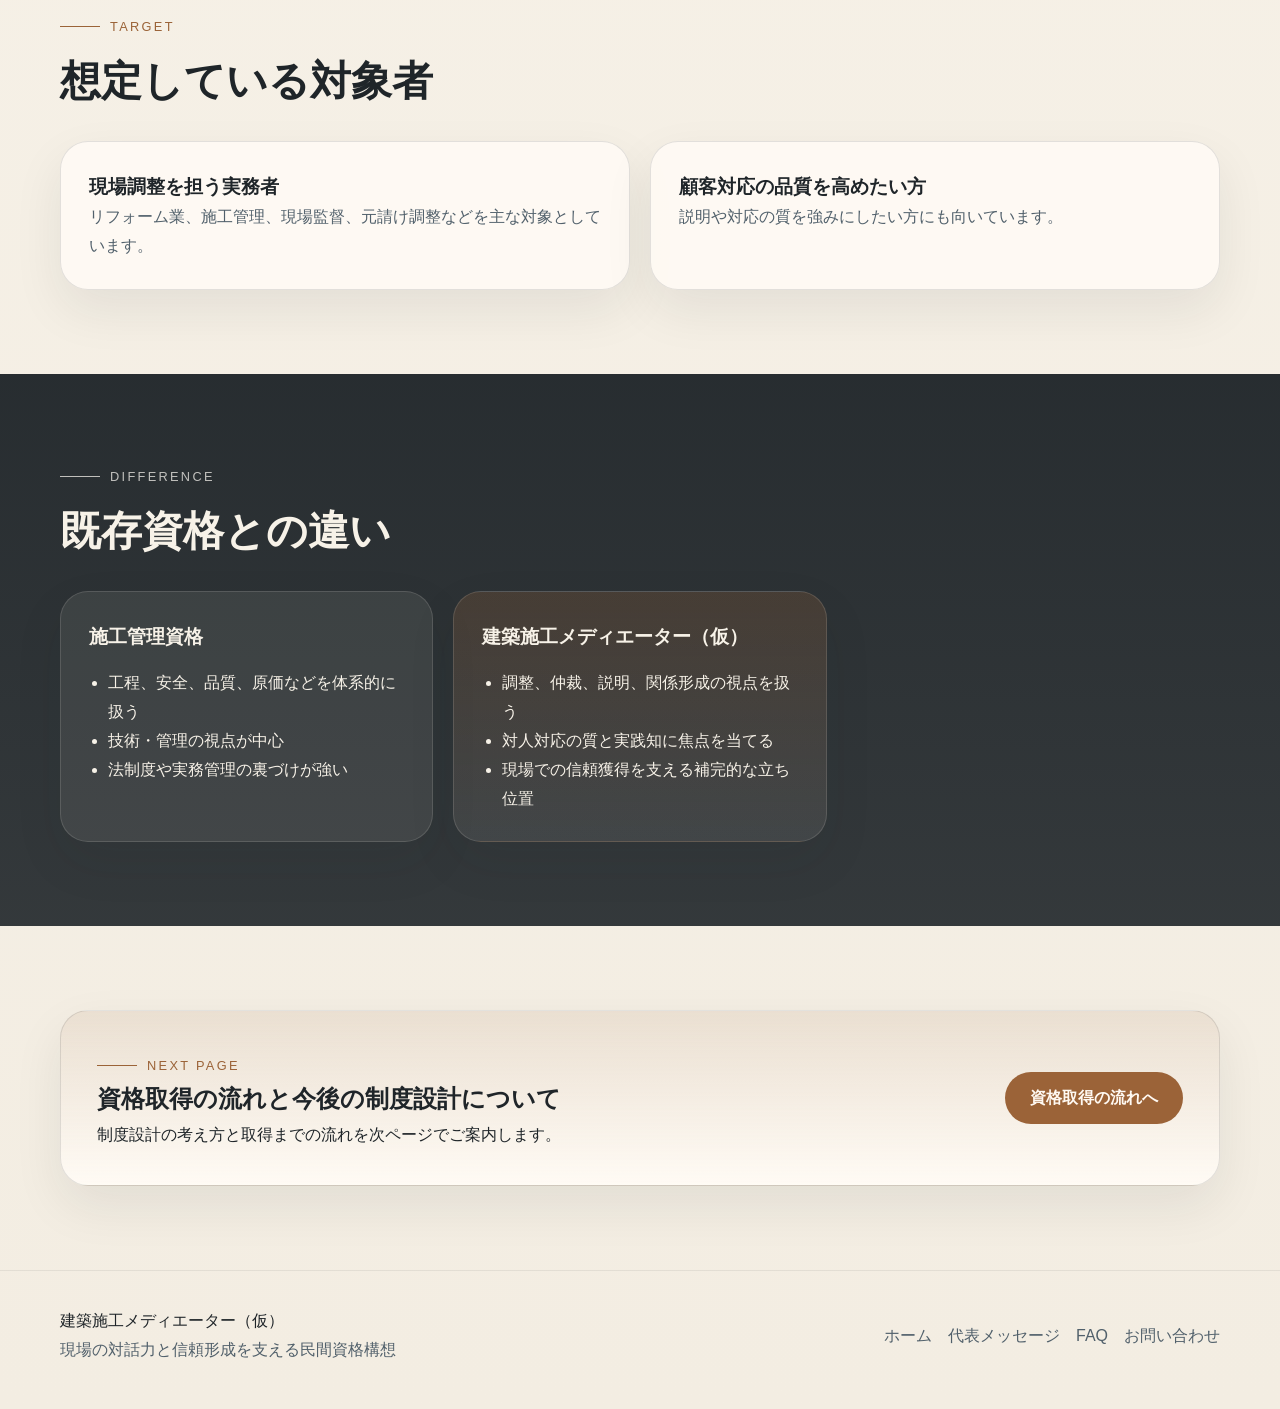
==== commit 1a29a2b2: "分量調整" ====
--- a/about.html
+++ b/about.html
@@ -34,8 +34,7 @@
           <p class="eyebrow">About Qualification</p>
           <h1>資格について</h1>
           <p class="hero__lead hero__lead--page">
-            建築施工メディエーター（仮）は、建築・リフォームの現場で生まれる対人課題に向き合う力を、
-            実務の言葉で整理し、信頼につなげるための民間資格構想です。
+            このページでは、資格が扱う領域と既存資格との違いを整理しています。
           </p>
         </div>
       </section>
@@ -51,14 +50,10 @@
               <img class="placeholder-photo" src="assets/photo-team-discussion.png" alt="関係者同士で認識をそろえる打ち合わせのイメージ" />
             </figure>
             <p>
-              施工現場では、技術力や工程管理力と同じくらい、
-              人と人の間に立って状況を整える力が求められます。
-              しかし、その力は経験則として語られることが多く、資格や制度として明確に扱われる機会は多くありません。
+              施工現場では、技術や工程だけでなく、人と人の間を整える対応力が求められます。
             </p>
             <p>
-              建築施工メディエーター（仮）は、職人、顧客、近隣住民、元請けなど、
-              それぞれ立場の異なる関係者の間に起こる行き違いや摩擦に対して、
-              どのような姿勢と判断軸で向き合うかを整理し、実務者の信頼形成に役立てることを目指しています。
+              本資格は、職人、顧客、近隣住民、元請けの間で起こる行き違いに向き合う判断軸を整理することを目指しています。
             </p>
           </div>
         </div>
@@ -75,24 +70,21 @@
               <img class="card-icon" src="assets/icon-balance.svg" alt="" aria-hidden="true" />
               <h3>トラブル予防の視点を持つ</h3>
               <p>
-                問題が起きてから対処するだけでなく、摩擦が起きやすい場面を事前に見抜き、
-                先回りして手当てする視点を共有します。
+                問題が起きてから対処するだけでなく、摩擦の芽を早めに見つける視点を共有します。
               </p>
             </article>
             <article class="card">
               <img class="card-icon" src="assets/icon-people.svg" alt="" aria-hidden="true" />
               <h3>説明責任を果たす力を磨く</h3>
               <p>
-                事実だけでなく、相手の不安や立場を踏まえた伝え方を整え、
-                納得感のある対話を実現する力を重視します。
+                相手の立場を踏まえ、納得感のある伝え方を整える力を重視します。
               </p>
             </article>
             <article class="card">
               <img class="card-icon" src="assets/icon-growth.svg" alt="" aria-hidden="true" />
               <h3>信頼される実務者像を示す</h3>
               <p>
-                名刺や紹介時に、現場への向き合い方をひと目で伝えられるよう、
-                信頼の裏づけとしての役割を持たせます。
+                対応姿勢や実務への向き合い方を伝える補完的な肩書きとして位置づけます。
               </p>
             </article>
           </div>
@@ -109,14 +101,13 @@
             <article class="card">
               <h3>現場調整を担う実務者</h3>
               <p>
-                リフォーム業、施工管理、現場監督、元請け調整など、
-                人と人の間に立つ場面が多い方を主な対象としています。
+                リフォーム業、施工管理、現場監督、元請け調整などを主な対象としています。
               </p>
             </article>
             <article class="card">
               <h3>顧客対応の品質を高めたい方</h3>
               <p>
-                工事内容だけでなく、説明や対応の姿勢で信頼を築きたい方に向けた考え方です。
+                説明や対応の質を強みにしたい方にも向いています。
               </p>
             </article>
           </div>
@@ -156,7 +147,7 @@
             <p class="eyebrow eyebrow--dark">Next Page</p>
             <h2>資格取得の流れと今後の制度設計について</h2>
             <p>
-              教科書、講習、認定、更新制度の考え方を、現時点での構想としてまとめています。
+              制度設計の考え方と取得までの流れを次ページでご案内します。
             </p>
           </div>
           <a class="button button--primary" href="program.html">資格取得の流れへ</a>
